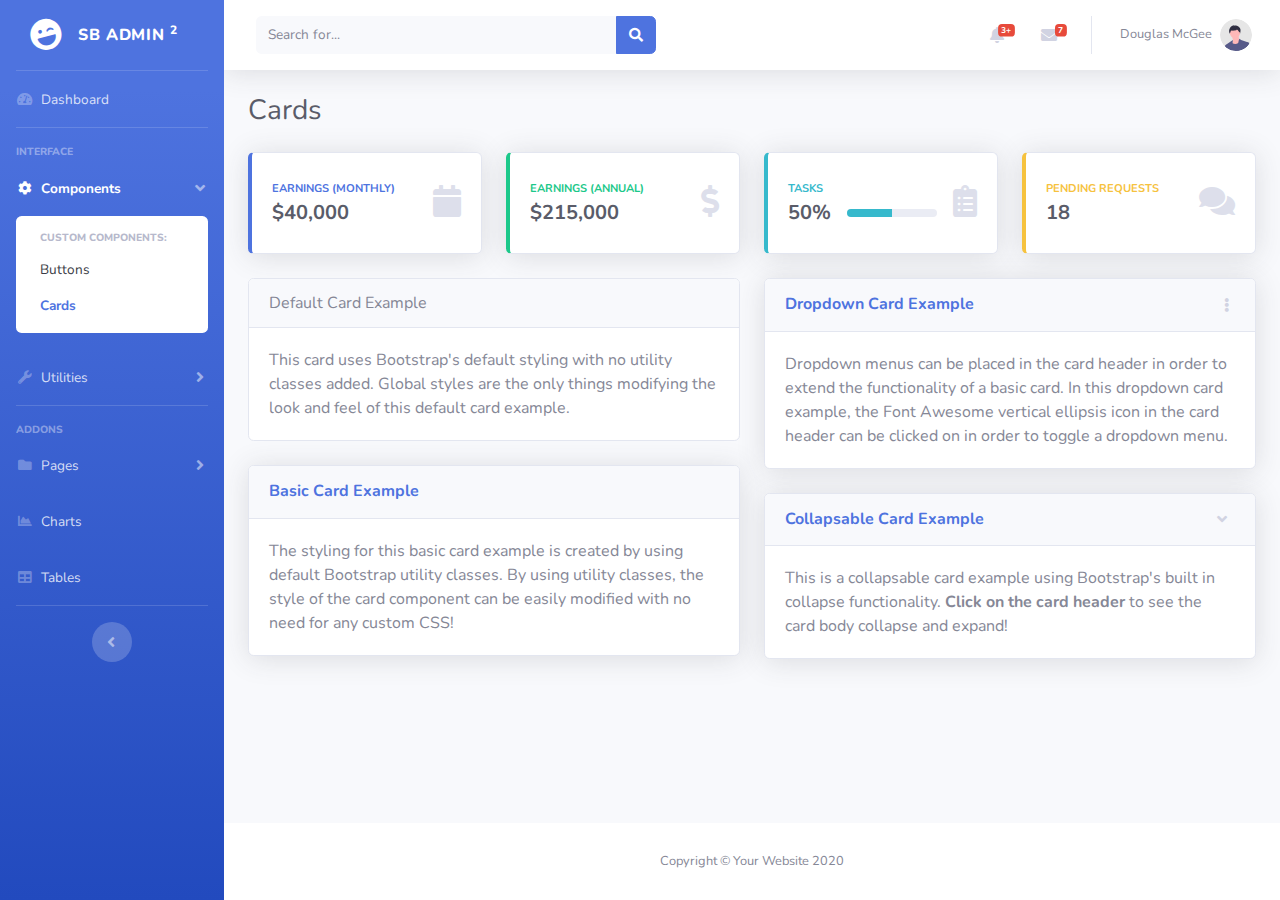
==== cards.html @ 401bf1e2 "masukin semua mbut" ====
<!DOCTYPE html>
<html lang="en">

<head>

    <meta charset="utf-8">
    <meta http-equiv="X-UA-Compatible" content="IE=edge">
    <meta name="viewport" content="width=device-width, initial-scale=1, shrink-to-fit=no">
    <meta name="description" content="">
    <meta name="author" content="">

    <title>SB Admin 2 - Cards</title>

    <!-- Custom fonts for this template-->
    <link href="vendor/fontawesome-free/css/all.min.css" rel="stylesheet" type="text/css">
    <link
        href="https://fonts.googleapis.com/css?family=Nunito:200,200i,300,300i,400,400i,600,600i,700,700i,800,800i,900,900i"
        rel="stylesheet">

    <!-- Custom styles for this template-->
    <link href="css/sb-admin-2.min.css" rel="stylesheet">

</head>

<body id="page-top">

    <!-- Page Wrapper -->
    <div id="wrapper">

        <!-- Sidebar -->
        <ul class="navbar-nav bg-gradient-primary sidebar sidebar-dark accordion" id="accordionSidebar">

            <!-- Sidebar - Brand -->
            <a class="sidebar-brand d-flex align-items-center justify-content-center" href="index.html">
                <div class="sidebar-brand-icon rotate-n-15">
                    <i class="fas fa-laugh-wink"></i>
                </div>
                <div class="sidebar-brand-text mx-3">SB Admin <sup>2</sup></div>
            </a>

            <!-- Divider -->
            <hr class="sidebar-divider my-0">

            <!-- Nav Item - Dashboard -->
            <li class="nav-item">
                <a class="nav-link" href="index.html">
                    <i class="fas fa-fw fa-tachometer-alt"></i>
                    <span>Dashboard</span></a>
            </li>

            <!-- Divider -->
            <hr class="sidebar-divider">

            <!-- Heading -->
            <div class="sidebar-heading">
                Interface
            </div>

            <!-- Nav Item - Pages Collapse Menu -->
            <li class="nav-item active">
                <a class="nav-link" href="#" data-toggle="collapse" data-target="#collapseTwo" aria-expanded="true"
                    aria-controls="collapseTwo">
                    <i class="fas fa-fw fa-cog"></i>
                    <span>Components</span>
                </a>
                <div id="collapseTwo" class="collapse show" aria-labelledby="headingTwo"
                    data-parent="#accordionSidebar">
                    <div class="bg-white py-2 collapse-inner rounded">
                        <h6 class="collapse-header">Custom Components:</h6>
                        <a class="collapse-item" href="buttons.html">Buttons</a>
                        <a class="collapse-item active" href="cards.html">Cards</a>
                    </div>
                </div>
            </li>

            <!-- Nav Item - Utilities Collapse Menu -->
            <li class="nav-item">
                <a class="nav-link collapsed" href="#" data-toggle="collapse" data-target="#collapseUtilities"
                    aria-expanded="true" aria-controls="collapseUtilities">
                    <i class="fas fa-fw fa-wrench"></i>
                    <span>Utilities</span>
                </a>
                <div id="collapseUtilities" class="collapse" aria-labelledby="headingUtilities"
                    data-parent="#accordionSidebar">
                    <div class="bg-white py-2 collapse-inner rounded">
                        <h6 class="collapse-header">Custom Utilities:</h6>
                        <a class="collapse-item" href="utilities-color.html">Colors</a>
                        <a class="collapse-item" href="utilities-border.html">Borders</a>
                        <a class="collapse-item" href="utilities-animation.html">Animations</a>
                        <a class="collapse-item" href="utilities-other.html">Other</a>
                    </div>
                </div>
            </li>

            <!-- Divider -->
            <hr class="sidebar-divider">

            <!-- Heading -->
            <div class="sidebar-heading">
                Addons
            </div>

            <!-- Nav Item - Pages Collapse Menu -->
            <li class="nav-item">
                <a class="nav-link collapsed" href="#" data-toggle="collapse" data-target="#collapsePages"
                    aria-expanded="true" aria-controls="collapsePages">
                    <i class="fas fa-fw fa-folder"></i>
                    <span>Pages</span>
                </a>
                <div id="collapsePages" class="collapse" aria-labelledby="headingPages" data-parent="#accordionSidebar">
                    <div class="bg-white py-2 collapse-inner rounded">
                        <h6 class="collapse-header">Login Screens:</h6>
                        <a class="collapse-item" href="login.html">Login</a>
                        <a class="collapse-item" href="register.html">Register</a>
                        <a class="collapse-item" href="forgot-password.html">Forgot Password</a>
                        <div class="collapse-divider"></div>
                        <h6 class="collapse-header">Other Pages:</h6>
                        <a class="collapse-item" href="404.html">404 Page</a>
                        <a class="collapse-item" href="blank.html">Blank Page</a>
                    </div>
                </div>
            </li>

            <!-- Nav Item - Charts -->
            <li class="nav-item">
                <a class="nav-link" href="charts.html">
                    <i class="fas fa-fw fa-chart-area"></i>
                    <span>Charts</span></a>
            </li>

            <!-- Nav Item - Tables -->
            <li class="nav-item">
                <a class="nav-link" href="tables.html">
                    <i class="fas fa-fw fa-table"></i>
                    <span>Tables</span></a>
            </li>

            <!-- Divider -->
            <hr class="sidebar-divider d-none d-md-block">

            <!-- Sidebar Toggler (Sidebar) -->
            <div class="text-center d-none d-md-inline">
                <button class="rounded-circle border-0" id="sidebarToggle"></button>
            </div>

        </ul>
        <!-- End of Sidebar -->

        <!-- Content Wrapper -->
        <div id="content-wrapper" class="d-flex flex-column">

            <!-- Main Content -->
            <div id="content">

                <!-- Topbar -->
                <nav class="navbar navbar-expand navbar-light bg-white topbar mb-4 static-top shadow">

                    <!-- Sidebar Toggle (Topbar) -->
                    <button id="sidebarToggleTop" class="btn btn-link d-md-none rounded-circle mr-3">
                        <i class="fa fa-bars"></i>
                    </button>

                    <!-- Topbar Search -->
                    <form
                        class="d-none d-sm-inline-block form-inline mr-auto ml-md-3 my-2 my-md-0 mw-100 navbar-search">
                        <div class="input-group">
                            <input type="text" class="form-control bg-light border-0 small" placeholder="Search for..."
                                aria-label="Search" aria-describedby="basic-addon2">
                            <div class="input-group-append">
                                <button class="btn btn-primary" type="button">
                                    <i class="fas fa-search fa-sm"></i>
                                </button>
                            </div>
                        </div>
                    </form>

                    <!-- Topbar Navbar -->
                    <ul class="navbar-nav ml-auto">

                        <!-- Nav Item - Search Dropdown (Visible Only XS) -->
                        <li class="nav-item dropdown no-arrow d-sm-none">
                            <a class="nav-link dropdown-toggle" href="#" id="searchDropdown" role="button"
                                data-toggle="dropdown" aria-haspopup="true" aria-expanded="false">
                                <i class="fas fa-search fa-fw"></i>
                            </a>
                            <!-- Dropdown - Messages -->
                            <div class="dropdown-menu dropdown-menu-right p-3 shadow animated--grow-in"
                                aria-labelledby="searchDropdown">
                                <form class="form-inline mr-auto w-100 navbar-search">
                                    <div class="input-group">
                                        <input type="text" class="form-control bg-light border-0 small"
                                            placeholder="Search for..." aria-label="Search"
                                            aria-describedby="basic-addon2">
                                        <div class="input-group-append">
                                            <button class="btn btn-primary" type="button">
                                                <i class="fas fa-search fa-sm"></i>
                                            </button>
                                        </div>
                                    </div>
                                </form>
                            </div>
                        </li>

                        <!-- Nav Item - Alerts -->
                        <li class="nav-item dropdown no-arrow mx-1">
                            <a class="nav-link dropdown-toggle" href="#" id="alertsDropdown" role="button"
                                data-toggle="dropdown" aria-haspopup="true" aria-expanded="false">
                                <i class="fas fa-bell fa-fw"></i>
                                <!-- Counter - Alerts -->
                                <span class="badge badge-danger badge-counter">3+</span>
                            </a>
                            <!-- Dropdown - Alerts -->
                            <div class="dropdown-list dropdown-menu dropdown-menu-right shadow animated--grow-in"
                                aria-labelledby="alertsDropdown">
                                <h6 class="dropdown-header">
                                    Alerts Center
                                </h6>
                                <a class="dropdown-item d-flex align-items-center" href="#">
                                    <div class="mr-3">
                                        <div class="icon-circle bg-primary">
                                            <i class="fas fa-file-alt text-white"></i>
                                        </div>
                                    </div>
                                    <div>
                                        <div class="small text-gray-500">December 12, 2019</div>
                                        <span class="font-weight-bold">A new monthly report is ready to download!</span>
                                    </div>
                                </a>
                                <a class="dropdown-item d-flex align-items-center" href="#">
                                    <div class="mr-3">
                                        <div class="icon-circle bg-success">
                                            <i class="fas fa-donate text-white"></i>
                                        </div>
                                    </div>
                                    <div>
                                        <div class="small text-gray-500">December 7, 2019</div>
                                        $290.29 has been deposited into your account!
                                    </div>
                                </a>
                                <a class="dropdown-item d-flex align-items-center" href="#">
                                    <div class="mr-3">
                                        <div class="icon-circle bg-warning">
                                            <i class="fas fa-exclamation-triangle text-white"></i>
                                        </div>
                                    </div>
                                    <div>
                                        <div class="small text-gray-500">December 2, 2019</div>
                                        Spending Alert: We've noticed unusually high spending for your account.
                                    </div>
                                </a>
                                <a class="dropdown-item text-center small text-gray-500" href="#">Show All Alerts</a>
                            </div>
                        </li>

                        <!-- Nav Item - Messages -->
                        <li class="nav-item dropdown no-arrow mx-1">
                            <a class="nav-link dropdown-toggle" href="#" id="messagesDropdown" role="button"
                                data-toggle="dropdown" aria-haspopup="true" aria-expanded="false">
                                <i class="fas fa-envelope fa-fw"></i>
                                <!-- Counter - Messages -->
                                <span class="badge badge-danger badge-counter">7</span>
                            </a>
                            <!-- Dropdown - Messages -->
                            <div class="dropdown-list dropdown-menu dropdown-menu-right shadow animated--grow-in"
                                aria-labelledby="messagesDropdown">
                                <h6 class="dropdown-header">
                                    Message Center
                                </h6>
                                <a class="dropdown-item d-flex align-items-center" href="#">
                                    <div class="dropdown-list-image mr-3">
                                        <img class="rounded-circle" src="img/undraw_profile_1.svg"
                                            alt="...">
                                        <div class="status-indicator bg-success"></div>
                                    </div>
                                    <div class="font-weight-bold">
                                        <div class="text-truncate">Hi there! I am wondering if you can help me with a
                                            problem I've been having.</div>
                                        <div class="small text-gray-500">Emily Fowler · 58m</div>
                                    </div>
                                </a>
                                <a class="dropdown-item d-flex align-items-center" href="#">
                                    <div class="dropdown-list-image mr-3">
                                        <img class="rounded-circle" src="img/undraw_profile_2.svg"
                                            alt="...">
                                        <div class="status-indicator"></div>
                                    </div>
                                    <div>
                                        <div class="text-truncate">I have the photos that you ordered last month, how
                                            would you like them sent to you?</div>
                                        <div class="small text-gray-500">Jae Chun · 1d</div>
                                    </div>
                                </a>
                                <a class="dropdown-item d-flex align-items-center" href="#">
                                    <div class="dropdown-list-image mr-3">
                                        <img class="rounded-circle" src="img/undraw_profile_3.svg"
                                            alt="...">
                                        <div class="status-indicator bg-warning"></div>
                                    </div>
                                    <div>
                                        <div class="text-truncate">Last month's report looks great, I am very happy with
                                            the progress so far, keep up the good work!</div>
                                        <div class="small text-gray-500">Morgan Alvarez · 2d</div>
                                    </div>
                                </a>
                                <a class="dropdown-item d-flex align-items-center" href="#">
                                    <div class="dropdown-list-image mr-3">
                                        <img class="rounded-circle" src="https://source.unsplash.com/Mv9hjnEUHR4/60x60"
                                            alt="...">
                                        <div class="status-indicator bg-success"></div>
                                    </div>
                                    <div>
                                        <div class="text-truncate">Am I a good boy? The reason I ask is because someone
                                            told me that people say this to all dogs, even if they aren't good...</div>
                                        <div class="small text-gray-500">Chicken the Dog · 2w</div>
                                    </div>
                                </a>
                                <a class="dropdown-item text-center small text-gray-500" href="#">Read More Messages</a>
                            </div>
                        </li>

                        <div class="topbar-divider d-none d-sm-block"></div>

                        <!-- Nav Item - User Information -->
                        <li class="nav-item dropdown no-arrow">
                            <a class="nav-link dropdown-toggle" href="#" id="userDropdown" role="button"
                                data-toggle="dropdown" aria-haspopup="true" aria-expanded="false">
                                <span class="mr-2 d-none d-lg-inline text-gray-600 small">Douglas McGee</span>
                                <img class="img-profile rounded-circle"
                                    src="img/undraw_profile.svg">
                            </a>
                            <!-- Dropdown - User Information -->
                            <div class="dropdown-menu dropdown-menu-right shadow animated--grow-in"
                                aria-labelledby="userDropdown">
                                <a class="dropdown-item" href="#">
                                    <i class="fas fa-user fa-sm fa-fw mr-2 text-gray-400"></i>
                                    Profile
                                </a>
                                <a class="dropdown-item" href="#">
                                    <i class="fas fa-cogs fa-sm fa-fw mr-2 text-gray-400"></i>
                                    Settings
                                </a>
                                <a class="dropdown-item" href="#">
                                    <i class="fas fa-list fa-sm fa-fw mr-2 text-gray-400"></i>
                                    Activity Log
                                </a>
                                <div class="dropdown-divider"></div>
                                <a class="dropdown-item" href="#" data-toggle="modal" data-target="#logoutModal">
                                    <i class="fas fa-sign-out-alt fa-sm fa-fw mr-2 text-gray-400"></i>
                                    Logout
                                </a>
                            </div>
                        </li>

                    </ul>

                </nav>
                <!-- End of Topbar -->

                <!-- Begin Page Content -->
                <div class="container-fluid">

                    <!-- Page Heading -->
                    <div class="d-sm-flex align-items-center justify-content-between mb-4">
                        <h1 class="h3 mb-0 text-gray-800">Cards</h1>
                    </div>

                    <div class="row">

                        <!-- Earnings (Monthly) Card Example -->
                        <div class="col-xl-3 col-md-6 mb-4">
                            <div class="card border-left-primary shadow h-100 py-2">
                                <div class="card-body">
                                    <div class="row no-gutters align-items-center">
                                        <div class="col mr-2">
                                            <div class="text-xs font-weight-bold text-primary text-uppercase mb-1">
                                                Earnings (Monthly)</div>
                                            <div class="h5 mb-0 font-weight-bold text-gray-800">$40,000</div>
                                        </div>
                                        <div class="col-auto">
                                            <i class="fas fa-calendar fa-2x text-gray-300"></i>
                                        </div>
                                    </div>
                                </div>
                            </div>
                        </div>

                        <!-- Earnings (Annual) Card Example -->
                        <div class="col-xl-3 col-md-6 mb-4">
                            <div class="card border-left-success shadow h-100 py-2">
                                <div class="card-body">
                                    <div class="row no-gutters align-items-center">
                                        <div class="col mr-2">
                                            <div class="text-xs font-weight-bold text-success text-uppercase mb-1">
                                                Earnings (Annual)</div>
                                            <div class="h5 mb-0 font-weight-bold text-gray-800">$215,000</div>
                                        </div>
                                        <div class="col-auto">
                                            <i class="fas fa-dollar-sign fa-2x text-gray-300"></i>
                                        </div>
                                    </div>
                                </div>
                            </div>
                        </div>

                        <!-- Tasks Card Example -->
                        <div class="col-xl-3 col-md-6 mb-4">
                            <div class="card border-left-info shadow h-100 py-2">
                                <div class="card-body">
                                    <div class="row no-gutters align-items-center">
                                        <div class="col mr-2">
                                            <div class="text-xs font-weight-bold text-info text-uppercase mb-1">Tasks
                                            </div>
                                            <div class="row no-gutters align-items-center">
                                                <div class="col-auto">
                                                    <div class="h5 mb-0 mr-3 font-weight-bold text-gray-800">50%</div>
                                                </div>
                                                <div class="col">
                                                    <div class="progress progress-sm mr-2">
                                                        <div class="progress-bar bg-info" role="progressbar"
                                                            style="width: 50%" aria-valuenow="50" aria-valuemin="0"
                                                            aria-valuemax="100"></div>
                                                    </div>
                                                </div>
                                            </div>
                                        </div>
                                        <div class="col-auto">
                                            <i class="fas fa-clipboard-list fa-2x text-gray-300"></i>
                                        </div>
                                    </div>
                                </div>
                            </div>
                        </div>

                        <!-- Pending Requests Card Example -->
                        <div class="col-xl-3 col-md-6 mb-4">
                            <div class="card border-left-warning shadow h-100 py-2">
                                <div class="card-body">
                                    <div class="row no-gutters align-items-center">
                                        <div class="col mr-2">
                                            <div class="text-xs font-weight-bold text-warning text-uppercase mb-1">
                                                Pending Requests</div>
                                            <div class="h5 mb-0 font-weight-bold text-gray-800">18</div>
                                        </div>
                                        <div class="col-auto">
                                            <i class="fas fa-comments fa-2x text-gray-300"></i>
                                        </div>
                                    </div>
                                </div>
                            </div>
                        </div>
                    </div>

                    <div class="row">

                        <div class="col-lg-6">

                            <!-- Default Card Example -->
                            <div class="card mb-4">
                                <div class="card-header">
                                    Default Card Example
                                </div>
                                <div class="card-body">
                                    This card uses Bootstrap's default styling with no utility classes added. Global
                                    styles are the only things modifying the look and feel of this default card example.
                                </div>
                            </div>

                            <!-- Basic Card Example -->
                            <div class="card shadow mb-4">
                                <div class="card-header py-3">
                                    <h6 class="m-0 font-weight-bold text-primary">Basic Card Example</h6>
                                </div>
                                <div class="card-body">
                                    The styling for this basic card example is created by using default Bootstrap
                                    utility classes. By using utility classes, the style of the card component can be
                                    easily modified with no need for any custom CSS!
                                </div>
                            </div>

                        </div>

                        <div class="col-lg-6">

                            <!-- Dropdown Card Example -->
                            <div class="card shadow mb-4">
                                <!-- Card Header - Dropdown -->
                                <div
                                    class="card-header py-3 d-flex flex-row align-items-center justify-content-between">
                                    <h6 class="m-0 font-weight-bold text-primary">Dropdown Card Example</h6>
                                    <div class="dropdown no-arrow">
                                        <a class="dropdown-toggle" href="#" role="button" id="dropdownMenuLink"
                                            data-toggle="dropdown" aria-haspopup="true" aria-expanded="false">
                                            <i class="fas fa-ellipsis-v fa-sm fa-fw text-gray-400"></i>
                                        </a>
                                        <div class="dropdown-menu dropdown-menu-right shadow animated--fade-in"
                                            aria-labelledby="dropdownMenuLink">
                                            <div class="dropdown-header">Dropdown Header:</div>
                                            <a class="dropdown-item" href="#">Action</a>
                                            <a class="dropdown-item" href="#">Another action</a>
                                            <div class="dropdown-divider"></div>
                                            <a class="dropdown-item" href="#">Something else here</a>
                                        </div>
                                    </div>
                                </div>
                                <!-- Card Body -->
                                <div class="card-body">
                                    Dropdown menus can be placed in the card header in order to extend the functionality
                                    of a basic card. In this dropdown card example, the Font Awesome vertical ellipsis
                                    icon in the card header can be clicked on in order to toggle a dropdown menu.
                                </div>
                            </div>

                            <!-- Collapsable Card Example -->
                            <div class="card shadow mb-4">
                                <!-- Card Header - Accordion -->
                                <a href="#collapseCardExample" class="d-block card-header py-3" data-toggle="collapse"
                                    role="button" aria-expanded="true" aria-controls="collapseCardExample">
                                    <h6 class="m-0 font-weight-bold text-primary">Collapsable Card Example</h6>
                                </a>
                                <!-- Card Content - Collapse -->
                                <div class="collapse show" id="collapseCardExample">
                                    <div class="card-body">
                                        This is a collapsable card example using Bootstrap's built in collapse
                                        functionality. <strong>Click on the card header</strong> to see the card body
                                        collapse and expand!
                                    </div>
                                </div>
                            </div>

                        </div>

                    </div>

                </div>
                <!-- /.container-fluid -->

            </div>
            <!-- End of Main Content -->

            <!-- Footer -->
            <footer class="sticky-footer bg-white">
                <div class="container my-auto">
                    <div class="copyright text-center my-auto">
                        <span>Copyright &copy; Your Website 2020</span>
                    </div>
                </div>
            </footer>
            <!-- End of Footer -->

        </div>
        <!-- End of Content Wrapper -->

    </div>
    <!-- End of Page Wrapper -->

    <!-- Scroll to Top Button-->
    <a class="scroll-to-top rounded" href="#page-top">
        <i class="fas fa-angle-up"></i>
    </a>

    <!-- Logout Modal-->
    <div class="modal fade" id="logoutModal" tabindex="-1" role="dialog" aria-labelledby="exampleModalLabel"
        aria-hidden="true">
        <div class="modal-dialog" role="document">
            <div class="modal-content">
                <div class="modal-header">
                    <h5 class="modal-title" id="exampleModalLabel">Ready to Leave?</h5>
                    <button class="close" type="button" data-dismiss="modal" aria-label="Close">
                        <span aria-hidden="true">×</span>
                    </button>
                </div>
                <div class="modal-body">Select "Logout" below if you are ready to end your current session.</div>
                <div class="modal-footer">
                    <button class="btn btn-secondary" type="button" data-dismiss="modal">Cancel</button>
                    <a class="btn btn-primary" href="login.html">Logout</a>
                </div>
            </div>
        </div>
    </div>

    <!-- Bootstrap core JavaScript-->
    <script src="vendor/jquery/jquery.min.js"></script>
    <script src="vendor/bootstrap/js/bootstrap.bundle.min.js"></script>

    <!-- Core plugin JavaScript-->
    <script src="vendor/jquery-easing/jquery.easing.min.js"></script>

    <!-- Custom scripts for all pages-->
    <script src="js/sb-admin-2.min.js"></script>

</body>

</html>
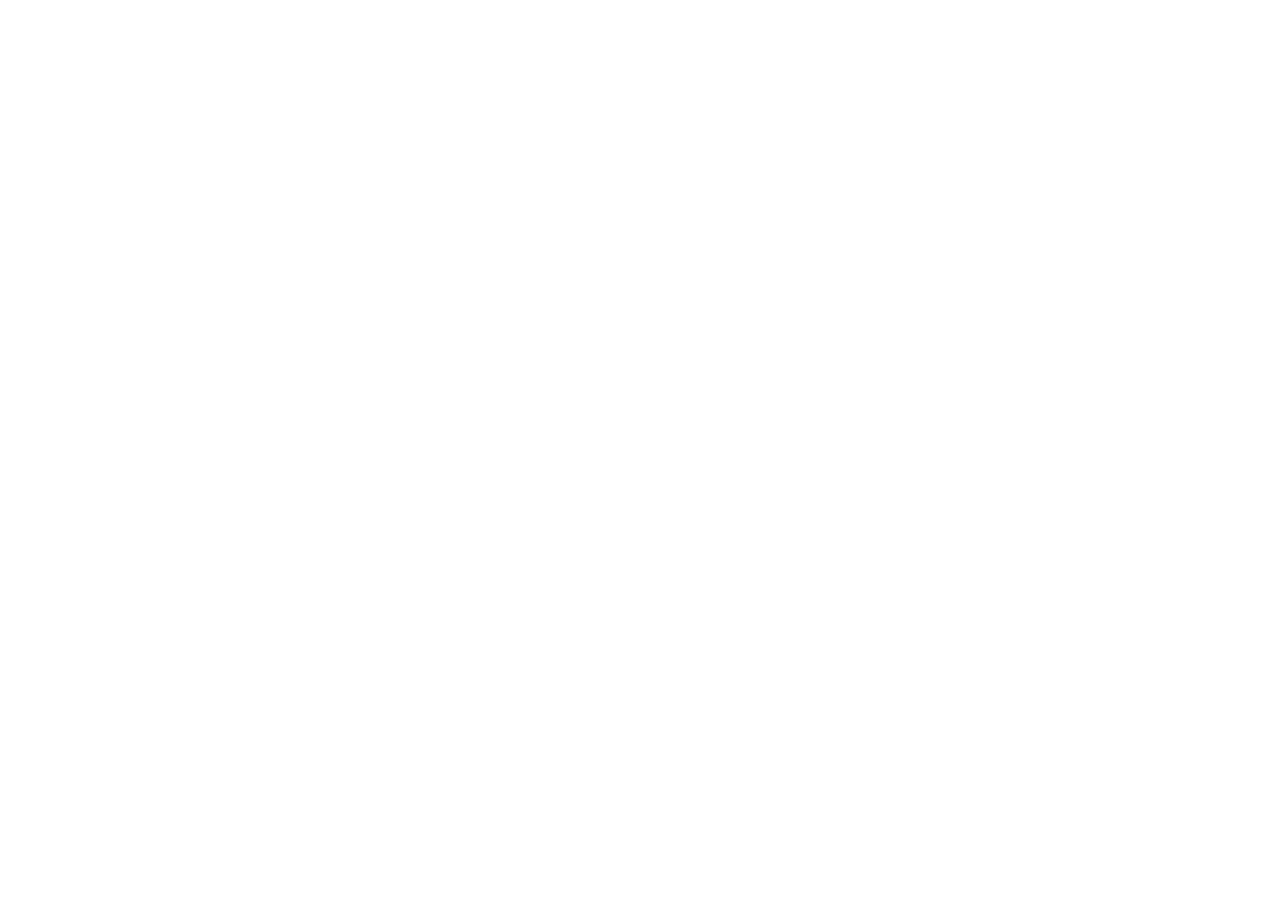
==== commit a5672acf: "update chart realtime" ====
--- a/cards.html
+++ b/cards.html
@@ -1,593 +1,65 @@
 <!DOCTYPE html>
-<html lang="en">
+<html>
+<head>
+  <title>Gauge Chart with Real-time Data from Firebase</title>
+  <script src="https://www.gstatic.com/firebasejs/8.7.1/firebase-app.js"></script>
+  <script src="https://www.gstatic.com/firebasejs/8.7.1/firebase-database.js"></script>
+  <script src="https://cdn.jsdelivr.net/npm/chart.js"></script>
+</head>
+<body>
+  <div>
+    <div class="container">
+      <canvas id="gaugeChart" width="50" height="50"></canvas>
+    </div>
+  </div>
 
-<head>
+  <script>
+    // Initialize Firebase
+    var firebaseConfig = {
+      apiKey: "AIzaSyBnkCUlVyOtaz369WUwMbXQK700HMCtw7U",
+          authDomain: "moisture-c02cc.firebaseapp.com",
+          databaseURL: "https://moisture-c02cc-default-rtdb.firebaseio.com",
+          projectId: "moisture-c02cc",
+          storageBucket: "moisture-c02cc.appspot.com",
+          messagingSenderId: "221486445241",
+          appId: "1:221486445241:web:3183330ac6e38bb2b9a168",
+    };
+    firebase.initializeApp(firebaseConfig);
 
-    <meta charset="utf-8">
-    <meta http-equiv="X-UA-Compatible" content="IE=edge">
-    <meta name="viewport" content="width=device-width, initial-scale=1, shrink-to-fit=no">
-    <meta name="description" content="">
-    <meta name="author" content="">
+    // Get a reference to the database
+    var database = firebase.database().ref().child('DHT/temperature');
 
-    <title>SB Admin 2 - Cards</title>
+    // Create the Gauge Chart using Chart.js
+    var ctx = document.getElementById('gaugeChart').getContext('2d');
+    var gaugeChart = new Chart(ctx, {
+      type: 'pie',
+      data: {
+        datasets: [{
+          data: [0, 100],
+          backgroundColor: ['rgba(255, 99, 132, 0.2)', 'rgba(54, 162, 235, 0.2)'],
+          borderColor: ['rgba(255, 99, 132, 1)', 'rgba(54, 162, 235, 1)'],
+          borderWidth: 1
+        }]
+      },
+      options: {
+        responsive: true,
+        cutoutPercentage: 80,
+        rotation: -Math.PI,
+        circumference: Math.PI,
+        tooltips: {
+          enabled: false
+        }
+      }
+    });
 
-    <!-- Custom fonts for this template-->
-    <link href="vendor/fontawesome-free/css/all.min.css" rel="stylesheet" type="text/css">
-    <link
-        href="https://fonts.googleapis.com/css?family=Nunito:200,200i,300,300i,400,400i,600,600i,700,700i,800,800i,900,900i"
-        rel="stylesheet">
-
-    <!-- Custom styles for this template-->
-    <link href="css/sb-admin-2.min.css" rel="stylesheet">
-
-</head>
-
-<body id="page-top">
-
-    <!-- Page Wrapper -->
-    <div id="wrapper">
-
-        <!-- Sidebar -->
-        <ul class="navbar-nav bg-gradient-primary sidebar sidebar-dark accordion" id="accordionSidebar">
-
-            <!-- Sidebar - Brand -->
-            <a class="sidebar-brand d-flex align-items-center justify-content-center" href="index.html">
-                <div class="sidebar-brand-icon rotate-n-15">
-                    <i class="fas fa-laugh-wink"></i>
-                </div>
-                <div class="sidebar-brand-text mx-3">SB Admin <sup>2</sup></div>
-            </a>
-
-            <!-- Divider -->
-            <hr class="sidebar-divider my-0">
-
-            <!-- Nav Item - Dashboard -->
-            <li class="nav-item">
-                <a class="nav-link" href="index.html">
-                    <i class="fas fa-fw fa-tachometer-alt"></i>
-                    <span>Dashboard</span></a>
-            </li>
-
-            <!-- Divider -->
-            <hr class="sidebar-divider">
-
-            <!-- Heading -->
-            <div class="sidebar-heading">
-                Interface
-            </div>
-
-            <!-- Nav Item - Pages Collapse Menu -->
-            <li class="nav-item active">
-                <a class="nav-link" href="#" data-toggle="collapse" data-target="#collapseTwo" aria-expanded="true"
-                    aria-controls="collapseTwo">
-                    <i class="fas fa-fw fa-cog"></i>
-                    <span>Components</span>
-                </a>
-                <div id="collapseTwo" class="collapse show" aria-labelledby="headingTwo"
-                    data-parent="#accordionSidebar">
-                    <div class="bg-white py-2 collapse-inner rounded">
-                        <h6 class="collapse-header">Custom Components:</h6>
-                        <a class="collapse-item" href="buttons.html">Buttons</a>
-                        <a class="collapse-item active" href="cards.html">Cards</a>
-                    </div>
-                </div>
-            </li>
-
-            <!-- Nav Item - Utilities Collapse Menu -->
-            <li class="nav-item">
-                <a class="nav-link collapsed" href="#" data-toggle="collapse" data-target="#collapseUtilities"
-                    aria-expanded="true" aria-controls="collapseUtilities">
-                    <i class="fas fa-fw fa-wrench"></i>
-                    <span>Utilities</span>
-                </a>
-                <div id="collapseUtilities" class="collapse" aria-labelledby="headingUtilities"
-                    data-parent="#accordionSidebar">
-                    <div class="bg-white py-2 collapse-inner rounded">
-                        <h6 class="collapse-header">Custom Utilities:</h6>
-                        <a class="collapse-item" href="utilities-color.html">Colors</a>
-                        <a class="collapse-item" href="utilities-border.html">Borders</a>
-                        <a class="collapse-item" href="utilities-animation.html">Animations</a>
-                        <a class="collapse-item" href="utilities-other.html">Other</a>
-                    </div>
-                </div>
-            </li>
-
-            <!-- Divider -->
-            <hr class="sidebar-divider">
-
-            <!-- Heading -->
-            <div class="sidebar-heading">
-                Addons
-            </div>
-
-            <!-- Nav Item - Pages Collapse Menu -->
-            <li class="nav-item">
-                <a class="nav-link collapsed" href="#" data-toggle="collapse" data-target="#collapsePages"
-                    aria-expanded="true" aria-controls="collapsePages">
-                    <i class="fas fa-fw fa-folder"></i>
-                    <span>Pages</span>
-                </a>
-                <div id="collapsePages" class="collapse" aria-labelledby="headingPages" data-parent="#accordionSidebar">
-                    <div class="bg-white py-2 collapse-inner rounded">
-                        <h6 class="collapse-header">Login Screens:</h6>
-                        <a class="collapse-item" href="login.html">Login</a>
-                        <a class="collapse-item" href="register.html">Register</a>
-                        <a class="collapse-item" href="forgot-password.html">Forgot Password</a>
-                        <div class="collapse-divider"></div>
-                        <h6 class="collapse-header">Other Pages:</h6>
-                        <a class="collapse-item" href="404.html">404 Page</a>
-                        <a class="collapse-item" href="blank.html">Blank Page</a>
-                    </div>
-                </div>
-            </li>
-
-            <!-- Nav Item - Charts -->
-            <li class="nav-item">
-                <a class="nav-link" href="charts.html">
-                    <i class="fas fa-fw fa-chart-area"></i>
-                    <span>Charts</span></a>
-            </li>
-
-            <!-- Nav Item - Tables -->
-            <li class="nav-item">
-                <a class="nav-link" href="tables.html">
-                    <i class="fas fa-fw fa-table"></i>
-                    <span>Tables</span></a>
-            </li>
-
-            <!-- Divider -->
-            <hr class="sidebar-divider d-none d-md-block">
-
-            <!-- Sidebar Toggler (Sidebar) -->
-            <div class="text-center d-none d-md-inline">
-                <button class="rounded-circle border-0" id="sidebarToggle"></button>
-            </div>
-
-        </ul>
-        <!-- End of Sidebar -->
-
-        <!-- Content Wrapper -->
-        <div id="content-wrapper" class="d-flex flex-column">
-
-            <!-- Main Content -->
-            <div id="content">
-
-                <!-- Topbar -->
-                <nav class="navbar navbar-expand navbar-light bg-white topbar mb-4 static-top shadow">
-
-                    <!-- Sidebar Toggle (Topbar) -->
-                    <button id="sidebarToggleTop" class="btn btn-link d-md-none rounded-circle mr-3">
-                        <i class="fa fa-bars"></i>
-                    </button>
-
-                    <!-- Topbar Search -->
-                    <form
-                        class="d-none d-sm-inline-block form-inline mr-auto ml-md-3 my-2 my-md-0 mw-100 navbar-search">
-                        <div class="input-group">
-                            <input type="text" class="form-control bg-light border-0 small" placeholder="Search for..."
-                                aria-label="Search" aria-describedby="basic-addon2">
-                            <div class="input-group-append">
-                                <button class="btn btn-primary" type="button">
-                                    <i class="fas fa-search fa-sm"></i>
-                                </button>
-                            </div>
-                        </div>
-                    </form>
-
-                    <!-- Topbar Navbar -->
-                    <ul class="navbar-nav ml-auto">
-
-                        <!-- Nav Item - Search Dropdown (Visible Only XS) -->
-                        <li class="nav-item dropdown no-arrow d-sm-none">
-                            <a class="nav-link dropdown-toggle" href="#" id="searchDropdown" role="button"
-                                data-toggle="dropdown" aria-haspopup="true" aria-expanded="false">
-                                <i class="fas fa-search fa-fw"></i>
-                            </a>
-                            <!-- Dropdown - Messages -->
-                            <div class="dropdown-menu dropdown-menu-right p-3 shadow animated--grow-in"
-                                aria-labelledby="searchDropdown">
-                                <form class="form-inline mr-auto w-100 navbar-search">
-                                    <div class="input-group">
-                                        <input type="text" class="form-control bg-light border-0 small"
-                                            placeholder="Search for..." aria-label="Search"
-                                            aria-describedby="basic-addon2">
-                                        <div class="input-group-append">
-                                            <button class="btn btn-primary" type="button">
-                                                <i class="fas fa-search fa-sm"></i>
-                                            </button>
-                                        </div>
-                                    </div>
-                                </form>
-                            </div>
-                        </li>
-
-                        <!-- Nav Item - Alerts -->
-                        <li class="nav-item dropdown no-arrow mx-1">
-                            <a class="nav-link dropdown-toggle" href="#" id="alertsDropdown" role="button"
-                                data-toggle="dropdown" aria-haspopup="true" aria-expanded="false">
-                                <i class="fas fa-bell fa-fw"></i>
-                                <!-- Counter - Alerts -->
-                                <span class="badge badge-danger badge-counter">3+</span>
-                            </a>
-                            <!-- Dropdown - Alerts -->
-                            <div class="dropdown-list dropdown-menu dropdown-menu-right shadow animated--grow-in"
-                                aria-labelledby="alertsDropdown">
-                                <h6 class="dropdown-header">
-                                    Alerts Center
-                                </h6>
-                                <a class="dropdown-item d-flex align-items-center" href="#">
-                                    <div class="mr-3">
-                                        <div class="icon-circle bg-primary">
-                                            <i class="fas fa-file-alt text-white"></i>
-                                        </div>
-                                    </div>
-                                    <div>
-                                        <div class="small text-gray-500">December 12, 2019</div>
-                                        <span class="font-weight-bold">A new monthly report is ready to download!</span>
-                                    </div>
-                                </a>
-                                <a class="dropdown-item d-flex align-items-center" href="#">
-                                    <div class="mr-3">
-                                        <div class="icon-circle bg-success">
-                                            <i class="fas fa-donate text-white"></i>
-                                        </div>
-                                    </div>
-                                    <div>
-                                        <div class="small text-gray-500">December 7, 2019</div>
-                                        $290.29 has been deposited into your account!
-                                    </div>
-                                </a>
-                                <a class="dropdown-item d-flex align-items-center" href="#">
-                                    <div class="mr-3">
-                                        <div class="icon-circle bg-warning">
-                                            <i class="fas fa-exclamation-triangle text-white"></i>
-                                        </div>
-                                    </div>
-                                    <div>
-                                        <div class="small text-gray-500">December 2, 2019</div>
-                                        Spending Alert: We've noticed unusually high spending for your account.
-                                    </div>
-                                </a>
-                                <a class="dropdown-item text-center small text-gray-500" href="#">Show All Alerts</a>
-                            </div>
-                        </li>
-
-                        <!-- Nav Item - Messages -->
-                        <li class="nav-item dropdown no-arrow mx-1">
-                            <a class="nav-link dropdown-toggle" href="#" id="messagesDropdown" role="button"
-                                data-toggle="dropdown" aria-haspopup="true" aria-expanded="false">
-                                <i class="fas fa-envelope fa-fw"></i>
-                                <!-- Counter - Messages -->
-                                <span class="badge badge-danger badge-counter">7</span>
-                            </a>
-                            <!-- Dropdown - Messages -->
-                            <div class="dropdown-list dropdown-menu dropdown-menu-right shadow animated--grow-in"
-                                aria-labelledby="messagesDropdown">
-                                <h6 class="dropdown-header">
-                                    Message Center
-                                </h6>
-                                <a class="dropdown-item d-flex align-items-center" href="#">
-                                    <div class="dropdown-list-image mr-3">
-                                        <img class="rounded-circle" src="img/undraw_profile_1.svg"
-                                            alt="...">
-                                        <div class="status-indicator bg-success"></div>
-                                    </div>
-                                    <div class="font-weight-bold">
-                                        <div class="text-truncate">Hi there! I am wondering if you can help me with a
-                                            problem I've been having.</div>
-                                        <div class="small text-gray-500">Emily Fowler · 58m</div>
-                                    </div>
-                                </a>
-                                <a class="dropdown-item d-flex align-items-center" href="#">
-                                    <div class="dropdown-list-image mr-3">
-                                        <img class="rounded-circle" src="img/undraw_profile_2.svg"
-                                            alt="...">
-                                        <div class="status-indicator"></div>
-                                    </div>
-                                    <div>
-                                        <div class="text-truncate">I have the photos that you ordered last month, how
-                                            would you like them sent to you?</div>
-                                        <div class="small text-gray-500">Jae Chun · 1d</div>
-                                    </div>
-                                </a>
-                                <a class="dropdown-item d-flex align-items-center" href="#">
-                                    <div class="dropdown-list-image mr-3">
-                                        <img class="rounded-circle" src="img/undraw_profile_3.svg"
-                                            alt="...">
-                                        <div class="status-indicator bg-warning"></div>
-                                    </div>
-                                    <div>
-                                        <div class="text-truncate">Last month's report looks great, I am very happy with
-                                            the progress so far, keep up the good work!</div>
-                                        <div class="small text-gray-500">Morgan Alvarez · 2d</div>
-                                    </div>
-                                </a>
-                                <a class="dropdown-item d-flex align-items-center" href="#">
-                                    <div class="dropdown-list-image mr-3">
-                                        <img class="rounded-circle" src="https://source.unsplash.com/Mv9hjnEUHR4/60x60"
-                                            alt="...">
-                                        <div class="status-indicator bg-success"></div>
-                                    </div>
-                                    <div>
-                                        <div class="text-truncate">Am I a good boy? The reason I ask is because someone
-                                            told me that people say this to all dogs, even if they aren't good...</div>
-                                        <div class="small text-gray-500">Chicken the Dog · 2w</div>
-                                    </div>
-                                </a>
-                                <a class="dropdown-item text-center small text-gray-500" href="#">Read More Messages</a>
-                            </div>
-                        </li>
-
-                        <div class="topbar-divider d-none d-sm-block"></div>
-
-                        <!-- Nav Item - User Information -->
-                        <li class="nav-item dropdown no-arrow">
-                            <a class="nav-link dropdown-toggle" href="#" id="userDropdown" role="button"
-                                data-toggle="dropdown" aria-haspopup="true" aria-expanded="false">
-                                <span class="mr-2 d-none d-lg-inline text-gray-600 small">Douglas McGee</span>
-                                <img class="img-profile rounded-circle"
-                                    src="img/undraw_profile.svg">
-                            </a>
-                            <!-- Dropdown - User Information -->
-                            <div class="dropdown-menu dropdown-menu-right shadow animated--grow-in"
-                                aria-labelledby="userDropdown">
-                                <a class="dropdown-item" href="#">
-                                    <i class="fas fa-user fa-sm fa-fw mr-2 text-gray-400"></i>
-                                    Profile
-                                </a>
-                                <a class="dropdown-item" href="#">
-                                    <i class="fas fa-cogs fa-sm fa-fw mr-2 text-gray-400"></i>
-                                    Settings
-                                </a>
-                                <a class="dropdown-item" href="#">
-                                    <i class="fas fa-list fa-sm fa-fw mr-2 text-gray-400"></i>
-                                    Activity Log
-                                </a>
-                                <div class="dropdown-divider"></div>
-                                <a class="dropdown-item" href="#" data-toggle="modal" data-target="#logoutModal">
-                                    <i class="fas fa-sign-out-alt fa-sm fa-fw mr-2 text-gray-400"></i>
-                                    Logout
-                                </a>
-                            </div>
-                        </li>
-
-                    </ul>
-
-                </nav>
-                <!-- End of Topbar -->
-
-                <!-- Begin Page Content -->
-                <div class="container-fluid">
-
-                    <!-- Page Heading -->
-                    <div class="d-sm-flex align-items-center justify-content-between mb-4">
-                        <h1 class="h3 mb-0 text-gray-800">Cards</h1>
-                    </div>
-
-                    <div class="row">
-
-                        <!-- Earnings (Monthly) Card Example -->
-                        <div class="col-xl-3 col-md-6 mb-4">
-                            <div class="card border-left-primary shadow h-100 py-2">
-                                <div class="card-body">
-                                    <div class="row no-gutters align-items-center">
-                                        <div class="col mr-2">
-                                            <div class="text-xs font-weight-bold text-primary text-uppercase mb-1">
-                                                Earnings (Monthly)</div>
-                                            <div class="h5 mb-0 font-weight-bold text-gray-800">$40,000</div>
-                                        </div>
-                                        <div class="col-auto">
-                                            <i class="fas fa-calendar fa-2x text-gray-300"></i>
-                                        </div>
-                                    </div>
-                                </div>
-                            </div>
-                        </div>
-
-                        <!-- Earnings (Annual) Card Example -->
-                        <div class="col-xl-3 col-md-6 mb-4">
-                            <div class="card border-left-success shadow h-100 py-2">
-                                <div class="card-body">
-                                    <div class="row no-gutters align-items-center">
-                                        <div class="col mr-2">
-                                            <div class="text-xs font-weight-bold text-success text-uppercase mb-1">
-                                                Earnings (Annual)</div>
-                                            <div class="h5 mb-0 font-weight-bold text-gray-800">$215,000</div>
-                                        </div>
-                                        <div class="col-auto">
-                                            <i class="fas fa-dollar-sign fa-2x text-gray-300"></i>
-                                        </div>
-                                    </div>
-                                </div>
-                            </div>
-                        </div>
-
-                        <!-- Tasks Card Example -->
-                        <div class="col-xl-3 col-md-6 mb-4">
-                            <div class="card border-left-info shadow h-100 py-2">
-                                <div class="card-body">
-                                    <div class="row no-gutters align-items-center">
-                                        <div class="col mr-2">
-                                            <div class="text-xs font-weight-bold text-info text-uppercase mb-1">Tasks
-                                            </div>
-                                            <div class="row no-gutters align-items-center">
-                                                <div class="col-auto">
-                                                    <div class="h5 mb-0 mr-3 font-weight-bold text-gray-800">50%</div>
-                                                </div>
-                                                <div class="col">
-                                                    <div class="progress progress-sm mr-2">
-                                                        <div class="progress-bar bg-info" role="progressbar"
-                                                            style="width: 50%" aria-valuenow="50" aria-valuemin="0"
-                                                            aria-valuemax="100"></div>
-                                                    </div>
-                                                </div>
-                                            </div>
-                                        </div>
-                                        <div class="col-auto">
-                                            <i class="fas fa-clipboard-list fa-2x text-gray-300"></i>
-                                        </div>
-                                    </div>
-                                </div>
-                            </div>
-                        </div>
-
-                        <!-- Pending Requests Card Example -->
-                        <div class="col-xl-3 col-md-6 mb-4">
-                            <div class="card border-left-warning shadow h-100 py-2">
-                                <div class="card-body">
-                                    <div class="row no-gutters align-items-center">
-                                        <div class="col mr-2">
-                                            <div class="text-xs font-weight-bold text-warning text-uppercase mb-1">
-                                                Pending Requests</div>
-                                            <div class="h5 mb-0 font-weight-bold text-gray-800">18</div>
-                                        </div>
-                                        <div class="col-auto">
-                                            <i class="fas fa-comments fa-2x text-gray-300"></i>
-                                        </div>
-                                    </div>
-                                </div>
-                            </div>
-                        </div>
-                    </div>
-
-                    <div class="row">
-
-                        <div class="col-lg-6">
-
-                            <!-- Default Card Example -->
-                            <div class="card mb-4">
-                                <div class="card-header">
-                                    Default Card Example
-                                </div>
-                                <div class="card-body">
-                                    This card uses Bootstrap's default styling with no utility classes added. Global
-                                    styles are the only things modifying the look and feel of this default card example.
-                                </div>
-                            </div>
-
-                            <!-- Basic Card Example -->
-                            <div class="card shadow mb-4">
-                                <div class="card-header py-3">
-                                    <h6 class="m-0 font-weight-bold text-primary">Basic Card Example</h6>
-                                </div>
-                                <div class="card-body">
-                                    The styling for this basic card example is created by using default Bootstrap
-                                    utility classes. By using utility classes, the style of the card component can be
-                                    easily modified with no need for any custom CSS!
-                                </div>
-                            </div>
-
-                        </div>
-
-                        <div class="col-lg-6">
-
-                            <!-- Dropdown Card Example -->
-                            <div class="card shadow mb-4">
-                                <!-- Card Header - Dropdown -->
-                                <div
-                                    class="card-header py-3 d-flex flex-row align-items-center justify-content-between">
-                                    <h6 class="m-0 font-weight-bold text-primary">Dropdown Card Example</h6>
-                                    <div class="dropdown no-arrow">
-                                        <a class="dropdown-toggle" href="#" role="button" id="dropdownMenuLink"
-                                            data-toggle="dropdown" aria-haspopup="true" aria-expanded="false">
-                                            <i class="fas fa-ellipsis-v fa-sm fa-fw text-gray-400"></i>
-                                        </a>
-                                        <div class="dropdown-menu dropdown-menu-right shadow animated--fade-in"
-                                            aria-labelledby="dropdownMenuLink">
-                                            <div class="dropdown-header">Dropdown Header:</div>
-                                            <a class="dropdown-item" href="#">Action</a>
-                                            <a class="dropdown-item" href="#">Another action</a>
-                                            <div class="dropdown-divider"></div>
-                                            <a class="dropdown-item" href="#">Something else here</a>
-                                        </div>
-                                    </div>
-                                </div>
-                                <!-- Card Body -->
-                                <div class="card-body">
-                                    Dropdown menus can be placed in the card header in order to extend the functionality
-                                    of a basic card. In this dropdown card example, the Font Awesome vertical ellipsis
-                                    icon in the card header can be clicked on in order to toggle a dropdown menu.
-                                </div>
-                            </div>
-
-                            <!-- Collapsable Card Example -->
-                            <div class="card shadow mb-4">
-                                <!-- Card Header - Accordion -->
-                                <a href="#collapseCardExample" class="d-block card-header py-3" data-toggle="collapse"
-                                    role="button" aria-expanded="true" aria-controls="collapseCardExample">
-                                    <h6 class="m-0 font-weight-bold text-primary">Collapsable Card Example</h6>
-                                </a>
-                                <!-- Card Content - Collapse -->
-                                <div class="collapse show" id="collapseCardExample">
-                                    <div class="card-body">
-                                        This is a collapsable card example using Bootstrap's built in collapse
-                                        functionality. <strong>Click on the card header</strong> to see the card body
-                                        collapse and expand!
-                                    </div>
-                                </div>
-                            </div>
-
-                        </div>
-
-                    </div>
-
-                </div>
-                <!-- /.container-fluid -->
-
-            </div>
-            <!-- End of Main Content -->
-
-            <!-- Footer -->
-            <footer class="sticky-footer bg-white">
-                <div class="container my-auto">
-                    <div class="copyright text-center my-auto">
-                        <span>Copyright &copy; Your Website 2020</span>
-                    </div>
-                </div>
-            </footer>
-            <!-- End of Footer -->
-
-        </div>
-        <!-- End of Content Wrapper -->
-
-    </div>
-    <!-- End of Page Wrapper -->
-
-    <!-- Scroll to Top Button-->
-    <a class="scroll-to-top rounded" href="#page-top">
-        <i class="fas fa-angle-up"></i>
-    </a>
-
-    <!-- Logout Modal-->
-    <div class="modal fade" id="logoutModal" tabindex="-1" role="dialog" aria-labelledby="exampleModalLabel"
-        aria-hidden="true">
-        <div class="modal-dialog" role="document">
-            <div class="modal-content">
-                <div class="modal-header">
-                    <h5 class="modal-title" id="exampleModalLabel">Ready to Leave?</h5>
-                    <button class="close" type="button" data-dismiss="modal" aria-label="Close">
-                        <span aria-hidden="true">×</span>
-                    </button>
-                </div>
-                <div class="modal-body">Select "Logout" below if you are ready to end your current session.</div>
-                <div class="modal-footer">
-                    <button class="btn btn-secondary" type="button" data-dismiss="modal">Cancel</button>
-                    <a class="btn btn-primary" href="login.html">Logout</a>
-                </div>
-            </div>
-        </div>
-    </div>
-
-    <!-- Bootstrap core JavaScript-->
-    <script src="vendor/jquery/jquery.min.js"></script>
-    <script src="vendor/bootstrap/js/bootstrap.bundle.min.js"></script>
-
-    <!-- Core plugin JavaScript-->
-    <script src="vendor/jquery-easing/jquery.easing.min.js"></script>
-
-    <!-- Custom scripts for all pages-->
-    <script src="js/sb-admin-2.min.js"></script>
-
+    // Monitor data changes in Firebase
+    database.on('value', function(snapshot) {
+      var value = snapshot.val();
+      var data = gaugeChart.data.datasets[0].data;
+      data[0] = value;
+      data[1] = 100 - value;
+      gaugeChart.update();
+    });
+  </script>
 </body>
-
-</html>+</html>
